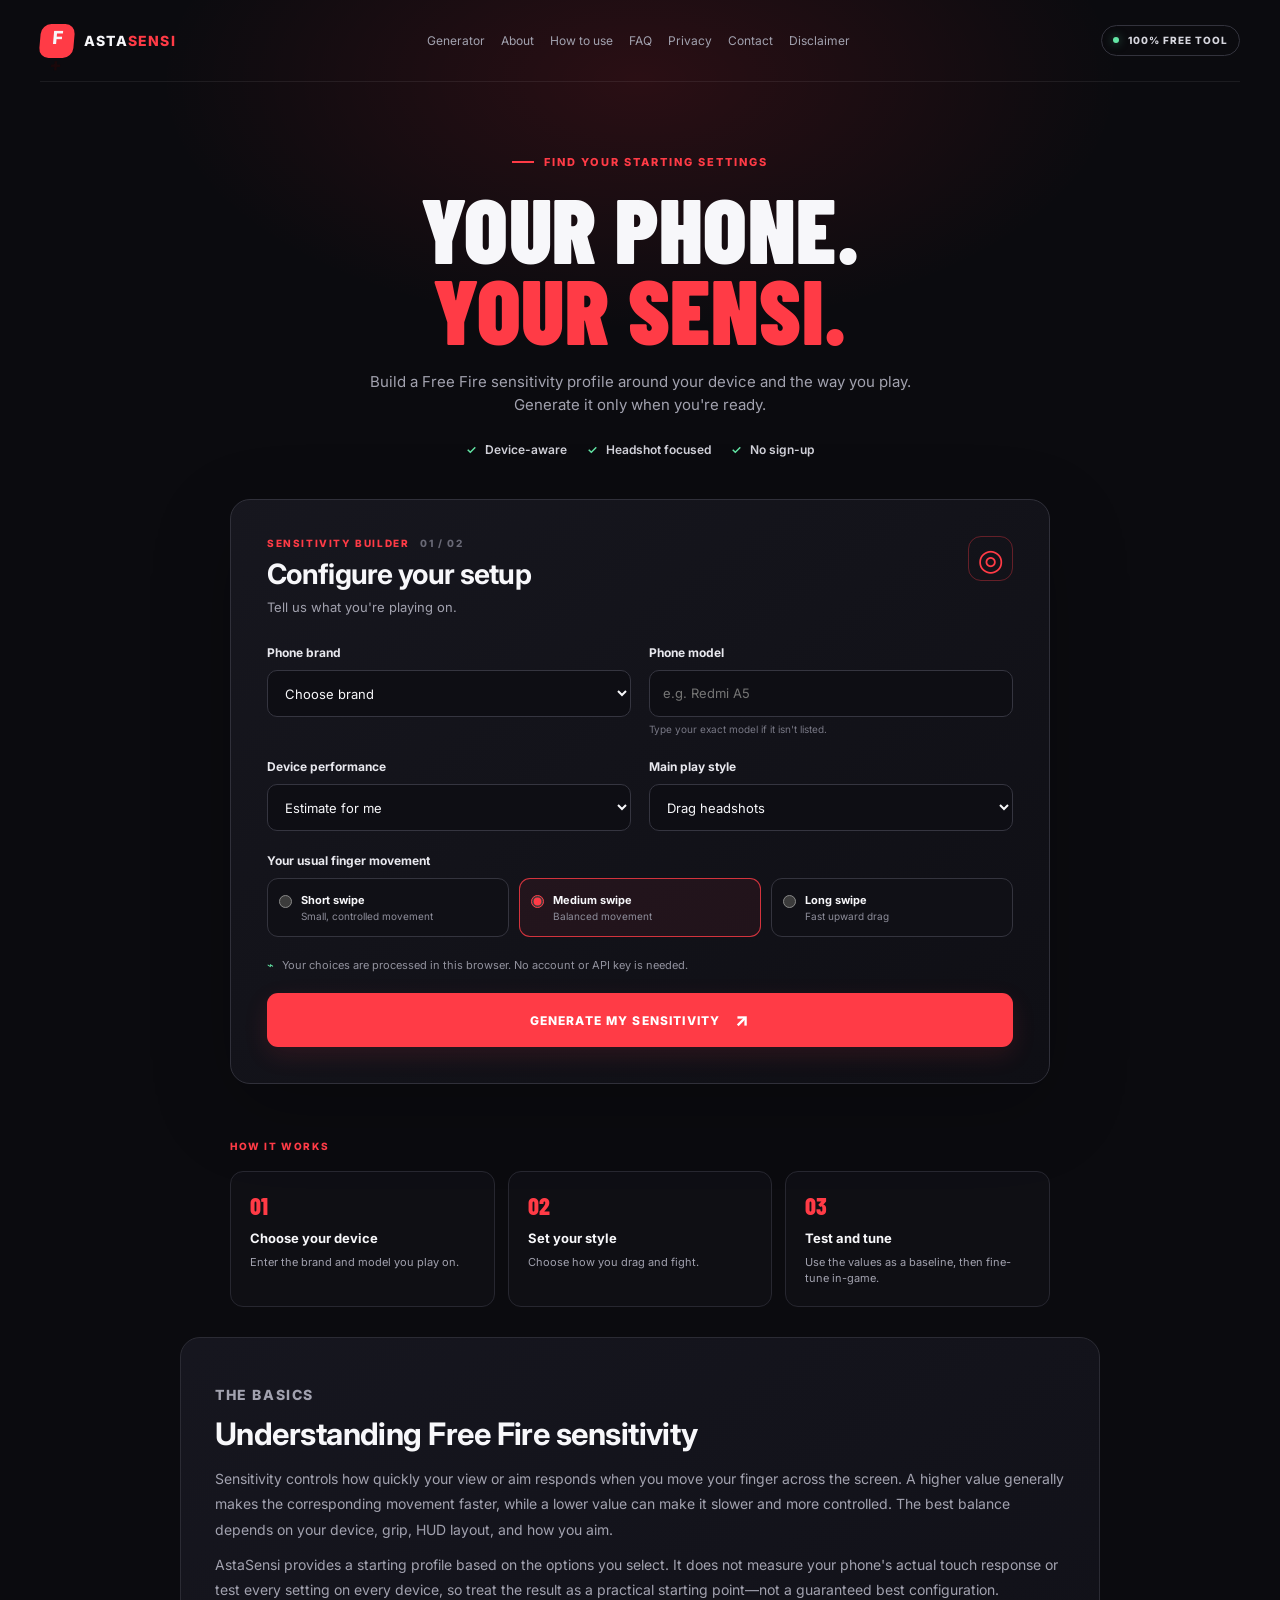
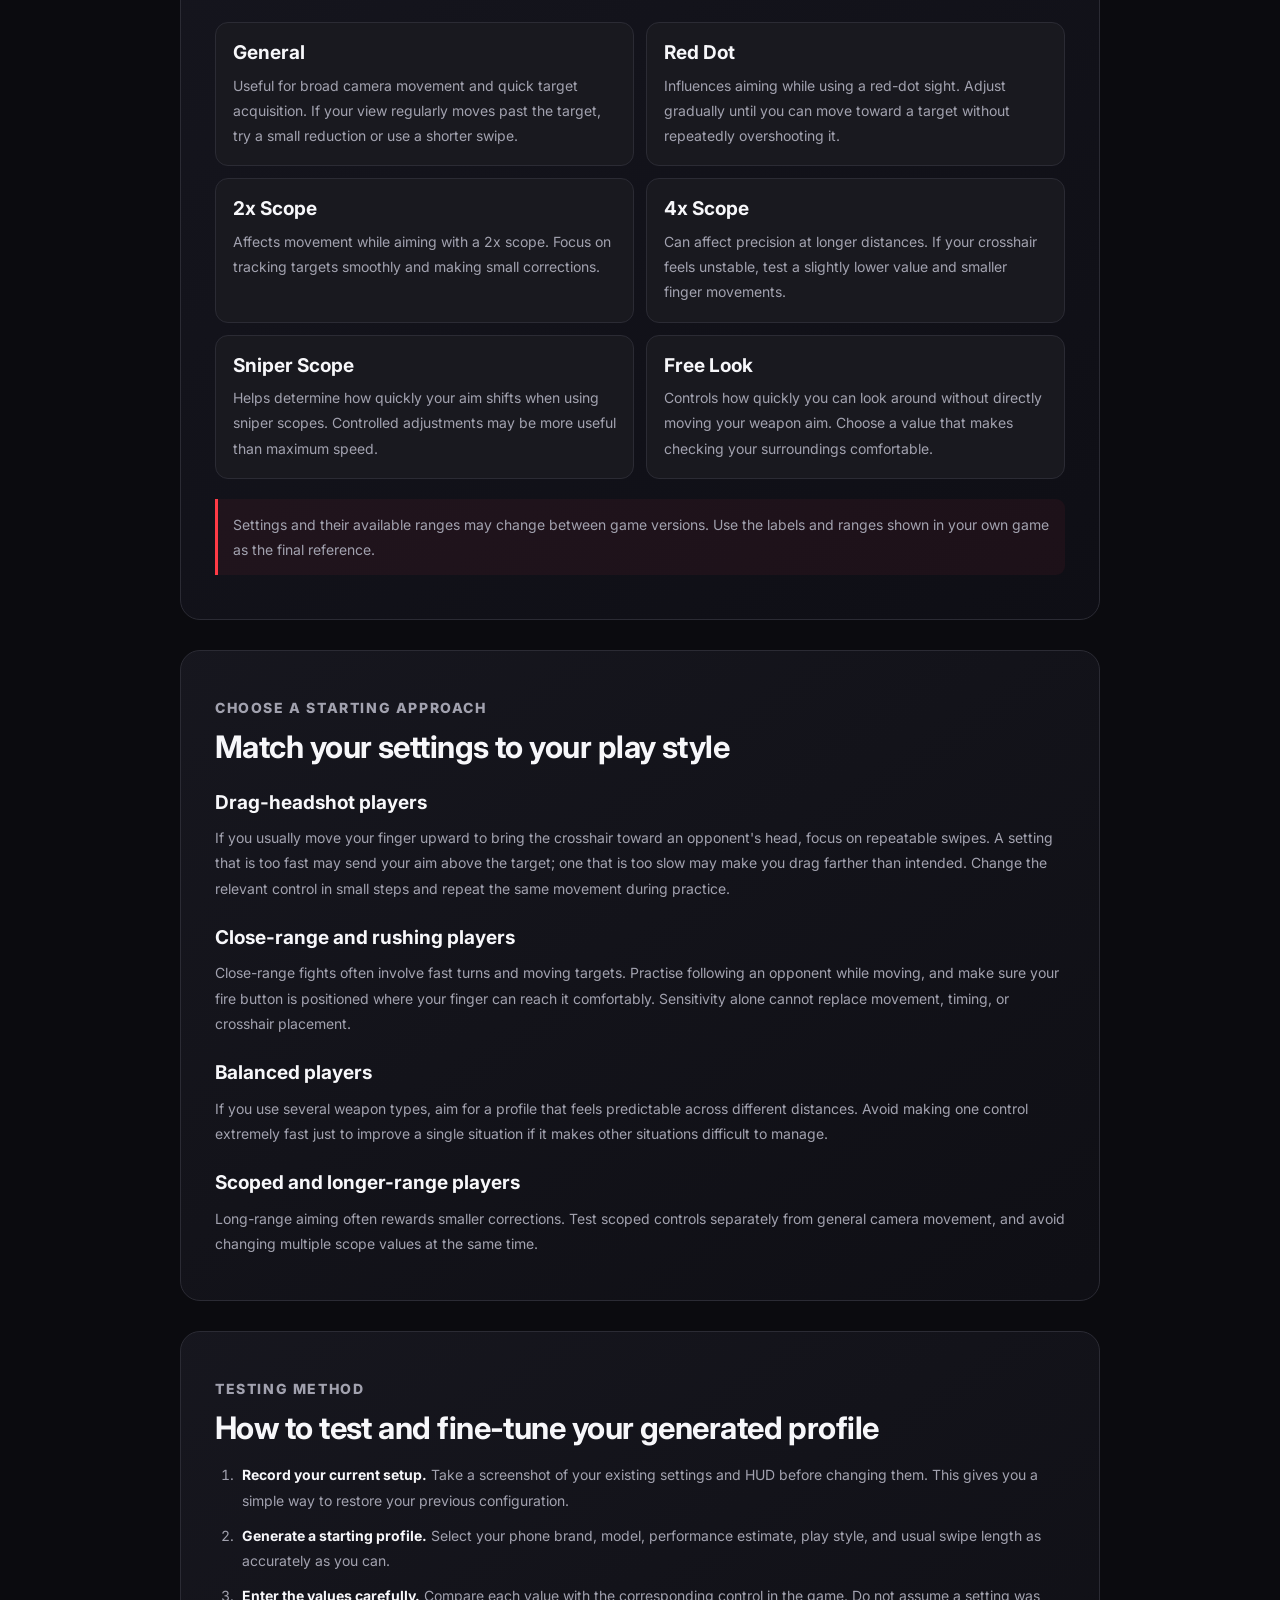
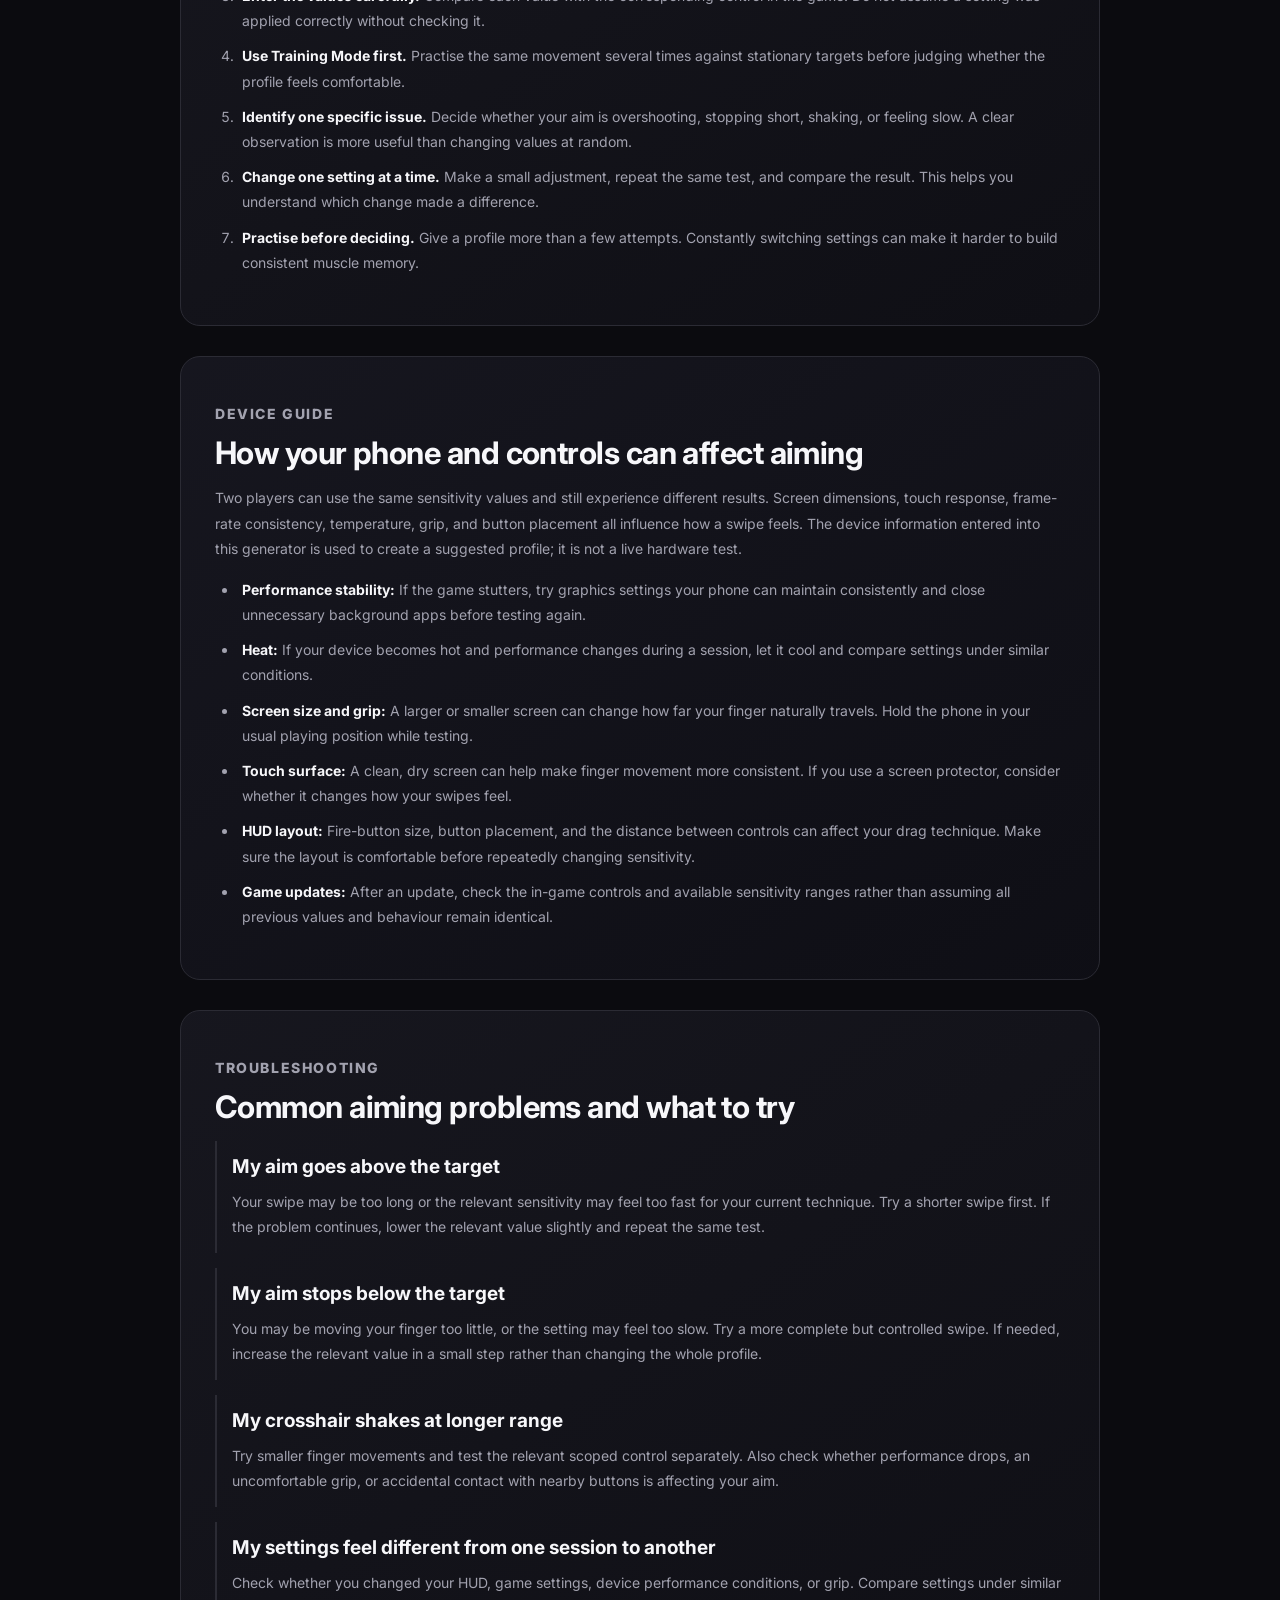
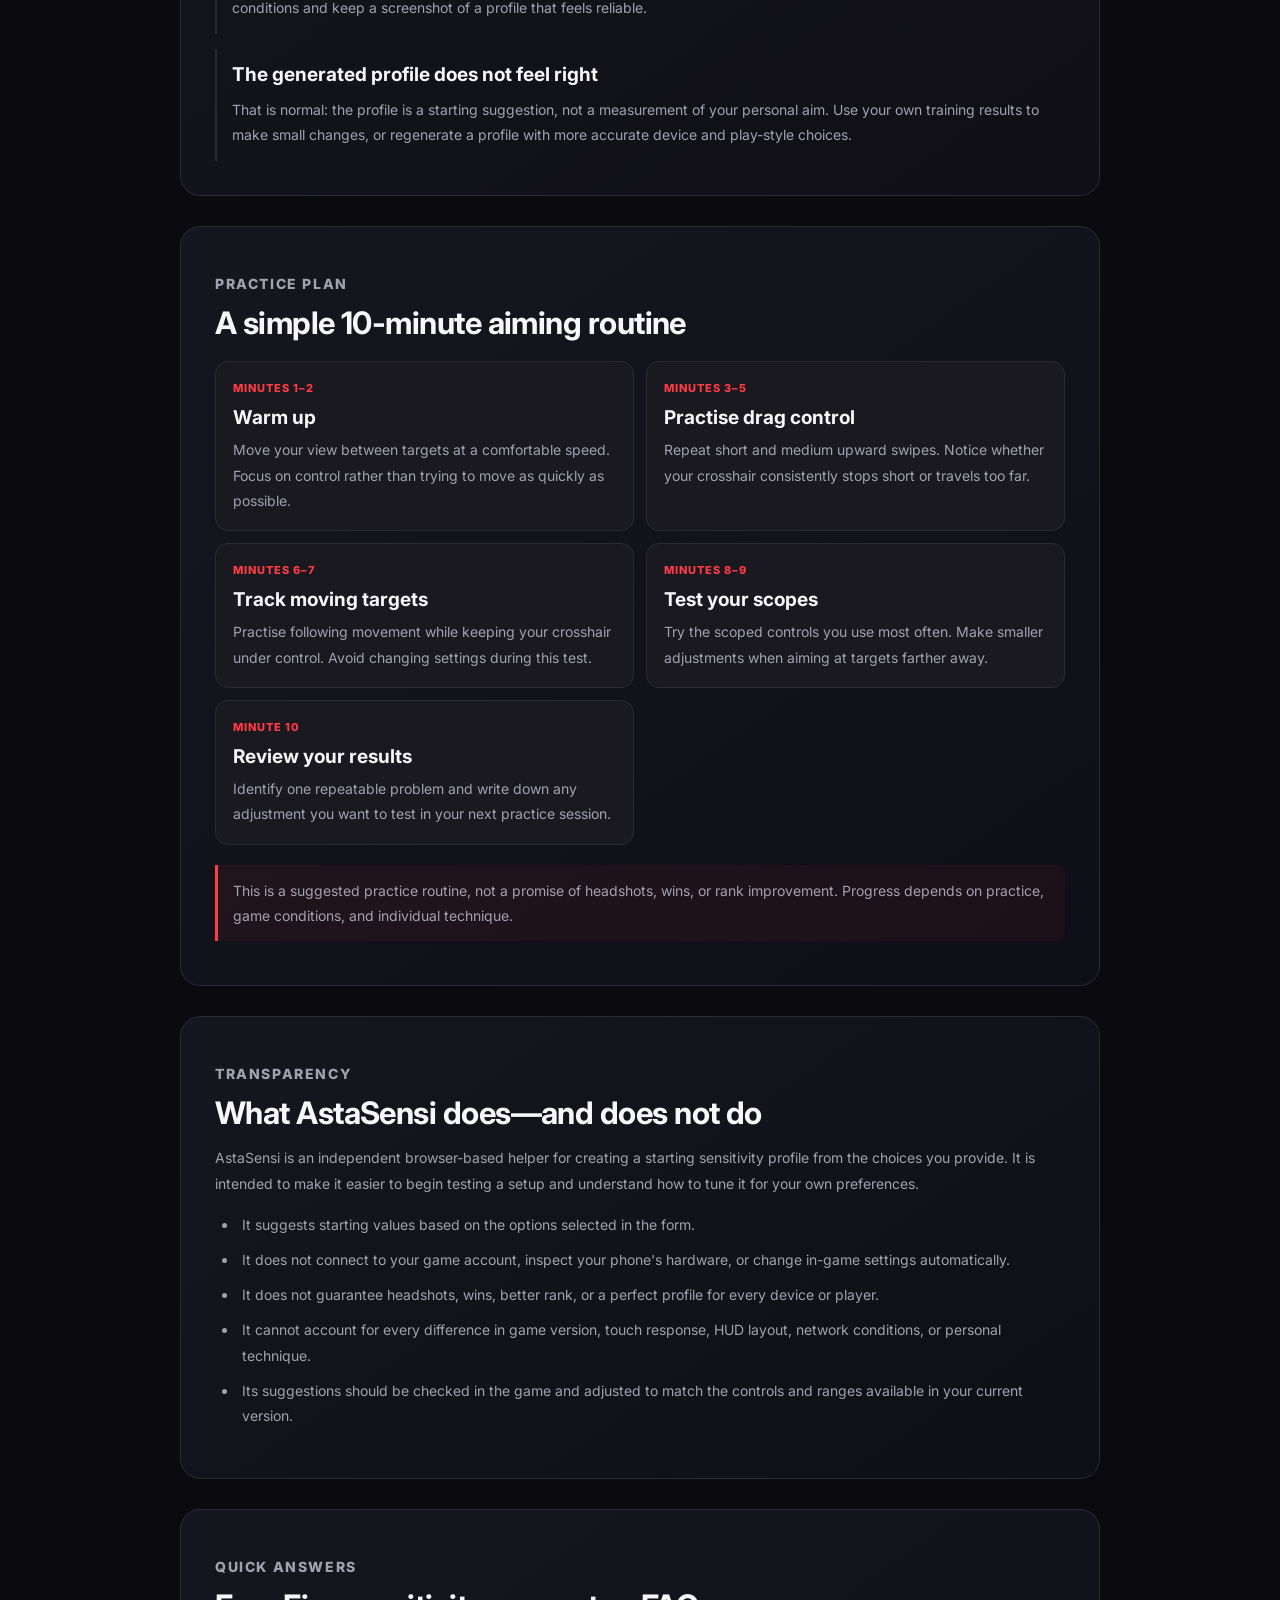
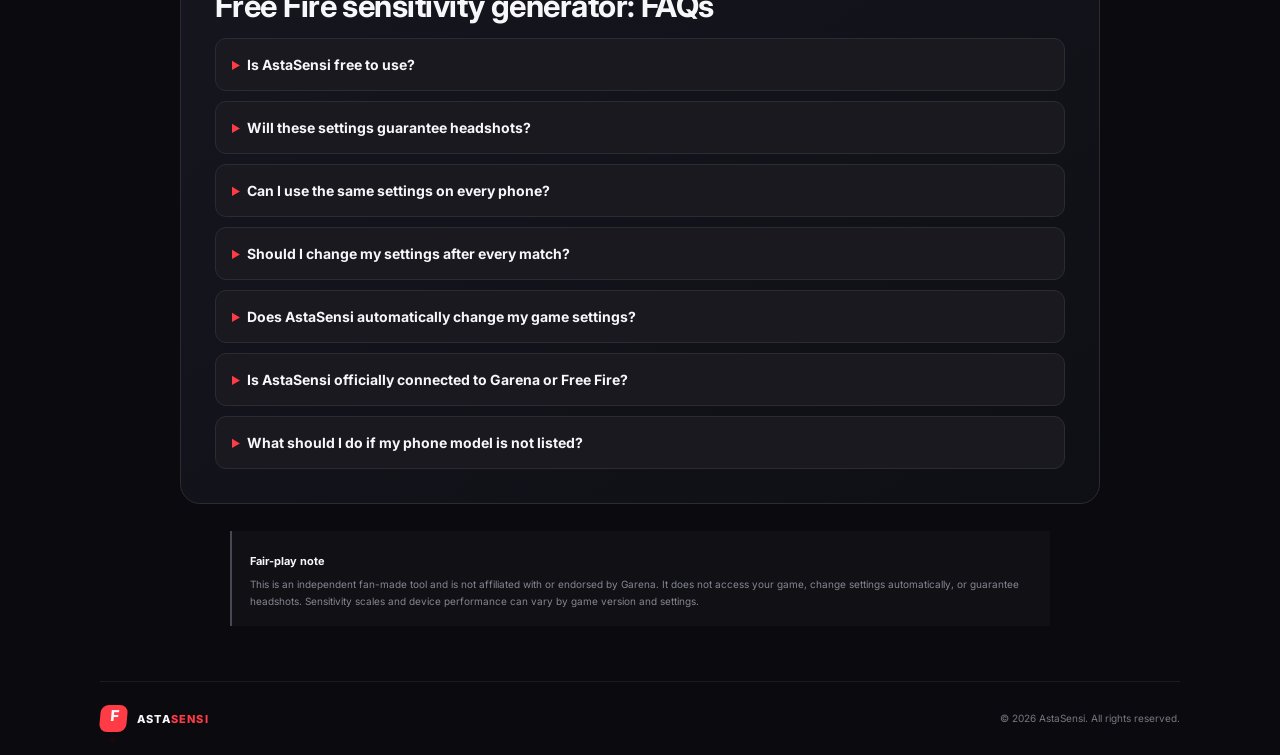
==== index.html @ 1b284b6a "Add meta tag for monetization" ====
<!doctype html>
<html lang="en">
<head>
  <meta name="monetag" content="376c3ba4aece05b53cc8c41ae2a4afcc">
  <!-- Google tag (gtag.js) -->
<script async src="https://www.googletagmanager.com/gtag/js?id=G-C2F81FPY5N"></script>
<script>
  window.dataLayer = window.dataLayer || [];
  function gtag(){dataLayer.push(arguments);}
  gtag('js', new Date());

  gtag('config', 'G-C2F81FPY5N');
</script>
  <script async src="https://pagead2.googlesyndication.com/pagead/js/adsbygoogle.js?client=ca-pub-1592036804091238"
     crossorigin="anonymous"></script>
  <meta charset="utf-8">
  <meta name="viewport" content="width=device-width, initial-scale=1">
  <meta name="theme-color" content="#0b0b0f">
  <meta name="description" content="qGenerate Free Fire sensitivity settings for your device with AstaSensi. Get personalized sensitivity recommendations, improve aim control, and practice your headshots.">
  <title>AstaSensi — Free Fire Sensitivity Generator</title>
  <link rel="stylesheet" href="style.css">
  <link rel="stylesheet" href="content.css">
  <script src="script.js" defer></script>
</head>
<body>
  <div class="background-glow" aria-hidden="true"></div>
  <header class="site-header">
    <a class="brand" href="index.html" aria-label="AstqaSensi home">
      <span class="brand-mark">F<span>+</span></span>
      <span>ASTA<span class="brand-accent">SENSI</span></span>
    </a>
    <nav class="site-nav" id="site-navigation" aria-label="Main navigation">
      <a href="index.html">Generator</a>
      <a href="about.html">About</a>
      <a href="how-to-use.html">How to use</a>
      <a href="faq.html">FAQ</a>
      <a href="privacy-policy.html">Privacy</a>
      <a href="contact.html">Contact</a>
      <a href="disclaimer.html">Disclaimer</a>
    </nav>
    <span class="free-pill"><span class="status-dot"></span> 100% FREE TOOL</span>
    <button class="menu-toggle" type="button" aria-label="Open navigation menu" aria-controls="site-navigation" aria-expanded="false">
      <span></span><span></span><span></span>
    </button>
  </header>


  <main>
    <section class="hero">
      <p class="eyebrow"><span class="eyebrow-line"></span> FIND YOUR STARTING SETTINGS</p>
      <h1>YOUR PHONE.<br><span>YOUR SENSI.</span></h1>
      <p class="hero-copy">Build a Free Fire sensitivity profile around your device and the way you play. Generate it only when you're ready.</p>
      <div class="hero-tags" aria-label="Features">
        <span><span class="tag-check">✓</span> Device-aware</span>
        <span><span class="tag-check">✓</span> Headshot focused</span>
        <span><span class="tag-check">✓</span> No sign-up</span>
      </div>
    </section>

    <section class="generator-card" aria-labelledby="generator-title">
      <div class="card-heading">
        <div>
          <p class="section-kicker">SENSITIVITY BUILDER <span>01 / 02</span></p>
          <h2 id="generator-title">Configure your setup</h2>
          <p class="muted">Tell us what you're playing on.</p>
        </div>
        <div class="target-icon" aria-hidden="true">◎</div>
      </div>

      <form id="sensi-form">
        <div class="form-grid">
          <div class="field">
            <label for="brand">Phone brand</label>
            <select id="brand" name="brand" required>
              <option value="">Choose brand</option>
              <option>Infinix</option>
              <option>Tecno</option>
              <option>Xiaomi</option>
              <option>Redmi</option>
              <option>Samsung</option>
              <option>Apple</option>
              <option>itel</option>
              <option>OPPO</option>
              <option>vivo</option>
              <option>realme</option>
              <option>Huawei</option>
              <option>OnePlus</option>
              <option value="Other">Other brand</option>
            </select>
          </div>
          <div class="field">
            <label for="model">Phone model</label>
            <input id="model" name="model" list="model-options" placeholder="e.g. Redmi A5" maxlength="60" required autocomplete="off">
            <datalist id="model-options">
              <option value="Redmi A5"></option>
              <option value="Redmi Note 13"></option>
              <option value="Redmi Note 14"></option>
              <option value="Infinix Hot 40"></option>
              <option value="Infinix Hot 50"></option>
              <option value="Infinix Smart 8"></option>
              <option value="Infinix Smart 9"></option>
              <option value="Tecno Spark 20"></option>
              <option value="Tecno Spark 30"></option>
              <option value="Tecno Spark Go 1"></option>
              <option value="Samsung Galaxy A15"></option>
              <option value="Samsung Galaxy A05"></option>
              <option value="iPhone 11"></option>
              <option value="iPhone 13"></option>
            </datalist>
            <small>Type your exact model if it isn't listed.</small>
          </div>
          <div class="field">
            <label for="performance">Device performance</label>
            <select id="performance" name="performance" required>
              <option value="auto">Estimate for me</option>
              <option value="entry">Entry-level / occasional lag</option>
              <option value="mid">Mid-range / mostly smooth</option>
              <option value="high">High-end / very smooth</option>
            </select>
          </div>
          <div class="field">
            <label for="style">Main play style</label>
            <select id="style" name="style" required>
              <option value="drag">Drag headshots</option>
              <option value="rush">Close-range / rush</option>
              <option value="balanced">Balanced gameplay</option>
              <option value="scope">Scoped / longer range</option>
            </select>
          </div>
          <div class="field field-wide">
            <label for="swipe">Your usual finger movement</label>
            <div class="choice-row">
              <label class="choice">
                <input type="radio" name="swipe" value="short">
                <span><strong>Short swipe</strong><small>Small, controlled movement</small></span>
              </label>
              <label class="choice">
                <input type="radio" name="swipe" value="medium" checked>
                <span><strong>Medium swipe</strong><small>Balanced movement</small></span>
              </label>
              <label class="choice">
                <input type="radio" name="swipe" value="long">
                <span><strong>Long swipe</strong><small>Fast upward drag</small></span>
              </label>
            </div>
          </div>
        </div>
        <p class="privacy-note"><span aria-hidden="true">⌁</span> Your choices are processed in this browser. No account or API key is needed.</p>
        <button class="generate-button" type="submit">
          <span>GENERATE MY SENSITIVITY</span><span class="button-arrow" aria-hidden="true">↗</span>
        </button>
        <p id="form-error" class="form-error" role="alert" hidden></p>
      </form>
    </section>

    <section id="results" class="results-card" aria-labelledby="results-title" hidden>
      <div class="results-top">
        <div>
          <p class="section-kicker">YOUR STARTING PROFILE <span>02 / 02</span></p>
          <h2 id="results-title">Your sensitivity is ready</h2>
          <p id="profile-summary" class="muted"></p>
        </div>
        <span class="result-badge">GENERATED</span>
      </div>
      <div class="results-note">
        <span class="note-icon">i</span>
        <p>These are suggested starting values, not verified perfect settings for this exact phone. Test them in Training Mode and adjust to your touch response and game version.</p>
      </div>
      <div id="sensitivity-grid" class="sensitivity-grid"></div>
      <div class="result-actions">
        <button id="copy-button" class="secondary-button" type="button">▣ Copy settings</button>
        <button id="regenerate-button" class="generate-button compact-button" type="button"><span>REGENERATE</span><span class="button-arrow">↻</span></button>
      </div>
      <div class="tips-panel">
        <h3>Headshot tuning tips</h3>
        <ul id="tips-list"></ul>
      </div>
      <p id="copy-status" class="copy-status" role="status" aria-live="polite"></p>
    </section>

    <section class="how-section">
      <p class="section-kicker">HOW IT WORKS</p>
      <div class="how-grid">
        <article><span class="step-number">01</span><h3>Choose your device</h3><p>Enter the brand and model you play on.</p></article>
        <article><span class="step-number">02</span><h3>Set your style</h3><p>Choose how you drag and fight.</p></article>
        <article><span class="step-number">03</span><h3>Test and tune</h3><p>Use the values as a baseline, then fine-tune in-game.</p></article>
      </div>
    </section>


    <section class="guide-section" aria-labelledby="sensi-basics-title">
      <p class="section-kicker">THE BASICS</p>
      <h2 id="sensi-basics-title">Understanding Free Fire sensitivity</h2>
      <p>Sensitivity controls how quickly your view or aim responds when you move your finger across the screen. A higher value generally makes the corresponding movement faster, while a lower value can make it slower and more controlled. The best balance depends on your device, grip, HUD layout, and how you aim.</p>
      <p>AstaSensi provides a starting profile based on the options you select. It does not measure your phone's actual touch response or test every setting on every device, so treat the result as a practical starting point—not a guaranteed best configuration.</p>

      <div class="guide-grid">
        <article class="guide-card">
          <h3>General</h3>
          <p>Useful for broad camera movement and quick target acquisition. If your view regularly moves past the target, try a small reduction or use a shorter swipe.</p>
        </article>
        <article class="guide-card">
          <h3>Red Dot</h3>
          <p>Influences aiming while using a red-dot sight. Adjust gradually until you can move toward a target without repeatedly overshooting it.</p>
        </article>
        <article class="guide-card">
          <h3>2x Scope</h3>
          <p>Affects movement while aiming with a 2x scope. Focus on tracking targets smoothly and making small corrections.</p>
        </article>
        <article class="guide-card">
          <h3>4x Scope</h3>
          <p>Can affect precision at longer distances. If your crosshair feels unstable, test a slightly lower value and smaller finger movements.</p>
        </article>
        <article class="guide-card">
          <h3>Sniper Scope</h3>
          <p>Helps determine how quickly your aim shifts when using sniper scopes. Controlled adjustments may be more useful than maximum speed.</p>
        </article>
        <article class="guide-card">
          <h3>Free Look</h3>
          <p>Controls how quickly you can look around without directly moving your weapon aim. Choose a value that makes checking your surroundings comfortable.</p>
        </article>
      </div>
      <p class="guide-note">Settings and their available ranges may change between game versions. Use the labels and ranges shown in your own game as the final reference.</p>
    </section>

    <section class="guide-section" aria-labelledby="choose-profile-title">
      <p class="section-kicker">CHOOSE A STARTING APPROACH</p>
      <h2 id="choose-profile-title">Match your settings to your play style</h2>
      <h3>Drag-headshot players</h3>
      <p>If you usually move your finger upward to bring the crosshair toward an opponent's head, focus on repeatable swipes. A setting that is too fast may send your aim above the target; one that is too slow may make you drag farther than intended. Change the relevant control in small steps and repeat the same movement during practice.</p>
      <h3>Close-range and rushing players</h3>
      <p>Close-range fights often involve fast turns and moving targets. Practise following an opponent while moving, and make sure your fire button is positioned where your finger can reach it comfortably. Sensitivity alone cannot replace movement, timing, or crosshair placement.</p>
      <h3>Balanced players</h3>
      <p>If you use several weapon types, aim for a profile that feels predictable across different distances. Avoid making one control extremely fast just to improve a single situation if it makes other situations difficult to manage.</p>
      <h3>Scoped and longer-range players</h3>
      <p>Long-range aiming often rewards smaller corrections. Test scoped controls separately from general camera movement, and avoid changing multiple scope values at the same time.</p>
    </section>

    <section class="guide-section" aria-labelledby="testing-profile-title">
      <p class="section-kicker">TESTING METHOD</p>
      <h2 id="testing-profile-title">How to test and fine-tune your generated profile</h2>
      <ol class="guide-steps">
        <li><strong>Record your current setup.</strong> Take a screenshot of your existing settings and HUD before changing them. This gives you a simple way to restore your previous configuration.</li>
        <li><strong>Generate a starting profile.</strong> Select your phone brand, model, performance estimate, play style, and usual swipe length as accurately as you can.</li>
        <li><strong>Enter the values carefully.</strong> Compare each value with the corresponding control in the game. Do not assume a setting was applied correctly without checking it.</li>
        <li><strong>Use Training Mode first.</strong> Practise the same movement several times against stationary targets before judging whether the profile feels comfortable.</li>
        <li><strong>Identify one specific issue.</strong> Decide whether your aim is overshooting, stopping short, shaking, or feeling slow. A clear observation is more useful than changing values at random.</li>
        <li><strong>Change one setting at a time.</strong> Make a small adjustment, repeat the same test, and compare the result. This helps you understand which change made a difference.</li>
        <li><strong>Practise before deciding.</strong> Give a profile more than a few attempts. Constantly switching settings can make it harder to build consistent muscle memory.</li>
      </ol>
    </section>

    <section class="guide-section" aria-labelledby="device-guide-title">
      <p class="section-kicker">DEVICE GUIDE</p>
      <h2 id="device-guide-title">How your phone and controls can affect aiming</h2>
      <p>Two players can use the same sensitivity values and still experience different results. Screen dimensions, touch response, frame-rate consistency, temperature, grip, and button placement all influence how a swipe feels. The device information entered into this generator is used to create a suggested profile; it is not a live hardware test.</p>
      <ul class="guide-list">
        <li><strong>Performance stability:</strong> If the game stutters, try graphics settings your phone can maintain consistently and close unnecessary background apps before testing again.</li>
        <li><strong>Heat:</strong> If your device becomes hot and performance changes during a session, let it cool and compare settings under similar conditions.</li>
        <li><strong>Screen size and grip:</strong> A larger or smaller screen can change how far your finger naturally travels. Hold the phone in your usual playing position while testing.</li>
        <li><strong>Touch surface:</strong> A clean, dry screen can help make finger movement more consistent. If you use a screen protector, consider whether it changes how your swipes feel.</li>
        <li><strong>HUD layout:</strong> Fire-button size, button placement, and the distance between controls can affect your drag technique. Make sure the layout is comfortable before repeatedly changing sensitivity.</li>
        <li><strong>Game updates:</strong> After an update, check the in-game controls and available sensitivity ranges rather than assuming all previous values and behaviour remain identical.</li>
      </ul>
    </section>

    <section class="guide-section" aria-labelledby="troubleshoot-title">
      <p class="section-kicker">TROUBLESHOOTING</p>
      <h2 id="troubleshoot-title">Common aiming problems and what to try</h2>
      <div class="guide-problem">
        <h3>My aim goes above the target</h3>
        <p>Your swipe may be too long or the relevant sensitivity may feel too fast for your current technique. Try a shorter swipe first. If the problem continues, lower the relevant value slightly and repeat the same test.</p>
      </div>
      <div class="guide-problem">
        <h3>My aim stops below the target</h3>
        <p>You may be moving your finger too little, or the setting may feel too slow. Try a more complete but controlled swipe. If needed, increase the relevant value in a small step rather than changing the whole profile.</p>
      </div>
      <div class="guide-problem">
        <h3>My crosshair shakes at longer range</h3>
        <p>Try smaller finger movements and test the relevant scoped control separately. Also check whether performance drops, an uncomfortable grip, or accidental contact with nearby buttons is affecting your aim.</p>
      </div>
      <div class="guide-problem">
        <h3>My settings feel different from one session to another</h3>
        <p>Check whether you changed your HUD, game settings, device performance conditions, or grip. Compare settings under similar conditions and keep a screenshot of a profile that feels reliable.</p>
      </div>
      <div class="guide-problem">
        <h3>The generated profile does not feel right</h3>
        <p>That is normal: the profile is a starting suggestion, not a measurement of your personal aim. Use your own training results to make small changes, or regenerate a profile with more accurate device and play-style choices.</p>
      </div>
    </section>

    <section class="guide-section" aria-labelledby="routine-title">
      <p class="section-kicker">PRACTICE PLAN</p>
      <h2 id="routine-title">A simple 10-minute aiming routine</h2>
      <div class="guide-grid guide-grid--routine">
        <article class="guide-card">
          <p class="guide-time">Minutes 1–2</p>
          <h3>Warm up</h3>
          <p>Move your view between targets at a comfortable speed. Focus on control rather than trying to move as quickly as possible.</p>
        </article>
        <article class="guide-card">
          <p class="guide-time">Minutes 3–5</p>
          <h3>Practise drag control</h3>
          <p>Repeat short and medium upward swipes. Notice whether your crosshair consistently stops short or travels too far.</p>
        </article>
        <article class="guide-card">
          <p class="guide-time">Minutes 6–7</p>
          <h3>Track moving targets</h3>
          <p>Practise following movement while keeping your crosshair under control. Avoid changing settings during this test.</p>
        </article>
        <article class="guide-card">
          <p class="guide-time">Minutes 8–9</p>
          <h3>Test your scopes</h3>
          <p>Try the scoped controls you use most often. Make smaller adjustments when aiming at targets farther away.</p>
        </article>
        <article class="guide-card">
          <p class="guide-time">Minute 10</p>
          <h3>Review your results</h3>
          <p>Identify one repeatable problem and write down any adjustment you want to test in your next practice session.</p>
        </article>
      </div>
      <p class="guide-note">This is a suggested practice routine, not a promise of headshots, wins, or rank improvement. Progress depends on practice, game conditions, and individual technique.</p>
    </section>

    <section class="guide-section" aria-labelledby="limits-title">
      <p class="section-kicker">TRANSPARENCY</p>
      <h2 id="limits-title">What AstaSensi does—and does not do</h2>
      <p>AstaSensi is an independent browser-based helper for creating a starting sensitivity profile from the choices you provide. It is intended to make it easier to begin testing a setup and understand how to tune it for your own preferences.</p>
      <ul class="guide-list">
        <li>It suggests starting values based on the options selected in the form.</li>
        <li>It does not connect to your game account, inspect your phone's hardware, or change in-game settings automatically.</li>
        <li>It does not guarantee headshots, wins, better rank, or a perfect profile for every device or player.</li>
        <li>It cannot account for every difference in game version, touch response, HUD layout, network conditions, or personal technique.</li>
        <li>Its suggestions should be checked in the game and adjusted to match the controls and ranges available in your current version.</li>
      </ul>
    </section>

    <section class="guide-section" aria-labelledby="quick-faq-title">
      <p class="section-kicker">QUICK ANSWERS</p>
      <h2 id="quick-faq-title">Free Fire sensitivity generator: FAQs</h2>
      <details class="guide-faq">
        <summary>Is AstaSensi free to use?</summary>
        <p>Yes. The generator is presented as a free tool and does not require you to create an account to generate a starting profile.</p>
      </details>
      <details class="guide-faq">
        <summary>Will these settings guarantee headshots?</summary>
        <p>No. Sensitivity is only one part of aiming. Practice, timing, movement, crosshair placement, HUD layout, and device performance also matter.</p>
      </details>
      <details class="guide-faq">
        <summary>Can I use the same settings on every phone?</summary>
        <p>You can test the same values on different devices, but they may not feel the same. Screen size, touch response, performance, and personal grip can affect the result.</p>
      </details>
      <details class="guide-faq">
        <summary>Should I change my settings after every match?</summary>
        <p>Usually not. Frequent changes can make it difficult to develop consistent muscle memory. Practise with one profile and change a value only when you have identified a specific issue.</p>
      </details>
      <details class="guide-faq">
        <summary>Does AstaSensi automatically change my game settings?</summary>
        <p>No. It provides suggested values for you to review and enter manually in the game.</p>
      </details>
      <details class="guide-faq">
        <summary>Is AstaSensi officially connected to Garena or Free Fire?</summary>
        <p>No. AstaSensi is an independent fan-made tool and is not affiliated with or endorsed by Garena. Free Fire and related names are the property of their respective owners.</p>
      </details>
      <details class="guide-faq">
        <summary>What should I do if my phone model is not listed?</summary>
        <p>Enter the exact model name in the model field and choose the closest honest performance estimate. The result remains a starting suggestion, even if the model is not listed as a preset option.</p>
      </details>
    </section>

    <section class="disclaimer">
      <strong>Fair-play note</strong>
      <p>This is an independent fan-made tool and is not affiliated with or endorsed by Garena. It does not access your game, change settings automatically, or guarantee headshots. Sensitivity scales and device performance can vary by game version and settings.</p>
    </section>
  </main>

  <footer><a class="brand footer-brand" href="#"><span class="brand-mark">F<span>+</span></span><span>ASTA<span class="brand-accent">SENSI</span></span></a><span>© <span id="copyright-year">2026</span> AstaSensi. All rights reserved.</span>
  </footer>

  <script>
    (() => {
      const toggle = document.querySelector(".menu-toggle");
      const nav = document.getElementById("site-navigation");
      if (!toggle || !nav) return;
      toggle.addEventListener("click", () => {
        const isOpen = toggle.getAttribute("aria-expanded") === "true";
        toggle.setAttribute("aria-expanded", String(!isOpen));
        toggle.setAttribute("aria-label", isOpen ? "Open navigation menu" : "Close navigation menu");
        nav.classList.toggle("is-open", !isOpen);
      });
      nav.querySelectorAll("a").forEach((link) => {
        link.addEventListener("click", () => {
          toggle.setAttribute("aria-expanded", "false");
          toggle.setAttribute("aria-label", "Open navigation menu");
          nav.classList.remove("is-open");
        });
      });
      document.addEventListener("keydown", (event) => {
        if (event.key === "Escape") {
          toggle.setAttribute("aria-expanded", "false");
          toggle.setAttribute("aria-label", "Open navigation menu");
          nav.classList.remove("is-open");
        }
      });
    })();
  </script>

</body>
</html>
---- style.css ----
@import url('https://fonts.googleapis.com/css2?family=Barlow+Condensed:wght@600;700;800;900&family=Inter:wght@400;500;600;700;800&display=swap');

:root {
  color-scheme: dark;
  --bg: #0b0b0f;
  --panel: #121218;
  --panel-2: #19191f;
  --line: #2b2b34;
  --text: #f7f7fa;
  --muted: #a2a2af;
  --red: #ff3b46;
  --red-dark: #d91f2b;
  --green: #63e6a5;
  --radius: 20px;
}
* { box-sizing: border-box; }
html { scroll-behavior: smooth; }
body {
  margin: 0; min-height: 100vh; background: var(--bg); color: var(--text);
  font-family: Inter, system-ui, -apple-system, BlinkMacSystemFont, "Segoe UI", sans-serif;
  line-height: 1.5; overflow-x: hidden;
}
.background-glow {
  position: absolute; z-index: -1; top: -180px; left: 50%; transform: translateX(-50%);
  width: min(1000px, 100vw); height: 520px; pointer-events: none;
  background: radial-gradient(ellipse at center, rgba(255, 40, 55, .13), transparent 68%);
}
.site-header, main, footer { width: min(1080px, calc(100% - 40px)); margin-inline: auto; }
.site-header { height: 82px; display: flex; align-items: center; justify-content: space-between; border-bottom: 1px solid rgba(255,255,255,.07); }
.brand { display: inline-flex; align-items: center; gap: 10px; color: var(--text); text-decoration: none; font-size: 14px; font-weight: 800; letter-spacing: 1.2px; }
.brand-mark { display: grid; place-items: center; width: 34px; height: 34px; border-radius: 10px; background: var(--red); font-size: 18px; letter-spacing: -2px; transform: skew(-5deg); }
.brand-mark span { color: #1a080a; }
.brand-accent { color: var(--red); }
.free-pill { border: 1px solid #33333d; border-radius: 999px; padding: 7px 11px; color: #d6d6de; font-size: 10px; font-weight: 800; letter-spacing: 1px; }
.status-dot { display: inline-block; width: 6px; height: 6px; margin: 0 6px 1px 0; border-radius: 50%; background: var(--green); box-shadow: 0 0 10px rgba(99,230,165,.5); }
.hero { padding: 72px 0 40px; text-align: center; }
.eyebrow, .section-kicker { margin: 0; color: var(--red); font-size: 11px; font-weight: 800; letter-spacing: 2px; }
.eyebrow { display: flex; justify-content: center; align-items: center; gap: 10px; }
.eyebrow-line { width: 22px; height: 2px; background: var(--red); }
h1 { margin: 17px 0 12px; font: 900 clamp(52px, 9vw, 90px)/.91 "Barlow Condensed", Impact, sans-serif; letter-spacing: .5px; }
h1 span { color: var(--red); }
.hero-copy { max-width: 550px; margin: 20px auto 0; color: var(--muted); font-size: 15px; }
.hero-tags { display: flex; justify-content: center; gap: 20px; flex-wrap: wrap; margin-top: 25px; color: #d0d0d8; font-size: 12px; font-weight: 600; }
.tag-check { color: var(--green); margin-right: 5px; }
.generator-card, .results-card { max-width: 820px; margin: 0 auto; padding: clamp(22px, 4vw, 36px); background: linear-gradient(145deg, rgba(23,23,31,.98), rgba(15,15,21,.98)); border: 1px solid #30303a; border-radius: var(--radius); box-shadow: 0 25px 80px rgba(0,0,0,.22); }
.card-heading, .results-top { display: flex; justify-content: space-between; align-items: flex-start; gap: 16px; margin-bottom: 27px; }
.section-kicker { font-size: 10px; letter-spacing: 1.6px; }
.section-kicker span { color: #696976; margin-left: 7px; }
h2 { margin: 7px 0 3px; font-size: clamp(22px, 4vw, 28px); line-height: 1.2; letter-spacing: -.7px; }
.muted { margin: 6px 0 0; color: var(--muted); font-size: 13px; }
.target-icon { display: grid; place-items: center; width: 45px; height: 45px; border: 1px solid rgba(255,59,70,.35); border-radius: 13px; color: var(--red); font-size: 30px; }
.form-grid { display: grid; grid-template-columns: 1fr 1fr; gap: 21px 18px; }
.field { min-width: 0; display: flex; flex-direction: column; gap: 8px; }
.field-wide { grid-column: 1 / -1; }
.field > label { color: #e8e8ee; font-size: 12px; font-weight: 700; }
select, input:not([type="radio"]) { width: 100%; min-height: 47px; padding: 0 13px; border: 1px solid #353540; border-radius: 10px; outline: none; color: var(--text); background: #0e0e14; font: inherit; font-size: 13px; }
select:focus, input:focus { border-color: var(--red); box-shadow: 0 0 0 3px rgba(255,59,70,.11); }
select { cursor: pointer; }
.field small { color: #777784; font-size: 10px; margin-top: -3px; }
.choice-row { display: grid; grid-template-columns: repeat(3, 1fr); gap: 10px; }
.choice { position: relative; display: flex; align-items: flex-start; gap: 9px; padding: 13px 11px; border: 1px solid #34343e; border-radius: 11px; background: #101016; cursor: pointer; }
.choice:has(input:checked) { border-color: rgba(255,59,70,.8); background: rgba(255,59,70,.07); }
.choice input { accent-color: var(--red); margin: 3px 0 0; flex: 0 0 auto; }
.choice span { display: flex; flex-direction: column; gap: 3px; }
.choice strong { font-size: 11px; }
.choice small { font-size: 10px; color: #8e8e9b; line-height: 1.4; }
.privacy-note { margin: 20px 0; color: #92929e; font-size: 11px; }
.privacy-note span { color: var(--green); margin-right: 5px; font-weight: 800; }
.generate-button { width: 100%; min-height: 54px; display: flex; align-items: center; justify-content: center; gap: 15px; padding: 14px 18px; border: 0; border-radius: 11px; background: var(--red); color: white; font: 800 12px Inter, sans-serif; letter-spacing: 1.15px; cursor: pointer; transition: background .2s, transform .2s, box-shadow .2s; box-shadow: 0 8px 24px rgba(255,59,70,.12); }
.generate-button:hover { background: #ff515b; box-shadow: 0 10px 30px rgba(255,59,70,.22); transform: translateY(-1px); }
.generate-button:active { transform: translateY(0); }
.button-arrow { font-size: 18px; line-height: 1; }
.form-error { color: #ff8c93; font-size: 12px; margin: 12px 0 0; }
.results-card { margin-top: 24px; animation: appear .35s ease-out; }
.results-card[hidden] { display: none; }
.result-badge { border: 1px solid rgba(99,230,165,.3); background: rgba(99,230,165,.08); color: var(--green); border-radius: 999px; padding: 7px 10px; font-size: 9px; letter-spacing: 1px; font-weight: 800; white-space: nowrap; }
.results-note { display: flex; gap: 10px; padding: 12px 13px; border: 1px solid #39303a; border-radius: 10px; background: rgba(255,59,70,.045); margin-bottom: 19px; }
.note-icon { display: grid; place-items: center; flex: 0 0 19px; height: 19px; border-radius: 50%; background: #39303a; color: #ff969c; font: 700 12px Georgia, serif; }
.results-note p { margin: 0; color: #b9b9c4; font-size: 11px; }
.sensitivity-grid { display: grid; grid-template-columns: repeat(3, 1fr); gap: 12px; }
.sensi-item { border: 1px solid #30303a; border-radius: 12px; padding: 16px; background: #101016; }
.sensi-item-top { display: flex; align-items: center; justify-content: space-between; gap: 8px; }
.sensi-label { color: #c4c4ce; font-size: 11px; font-weight: 700; }
.sensi-value { display: block; margin: 8px 0 10px; font: 800 36px/1 "Barlow Condensed", Impact, sans-serif; letter-spacing: .3px; }
.sensi-track { height: 4px; overflow: hidden; background: #30303a; border-radius: 5px; }
.sensi-fill { height: 100%; background: linear-gradient(90deg, var(--red-dark), var(--red)); border-radius: 5px; }
.sensi-range { display: flex; justify-content: space-between; margin-top: 6px; color: #6f6f7c; font-size: 9px; }
.result-actions { display: grid; grid-template-columns: 1fr 1fr; gap: 11px; margin-top: 17px; }
.secondary-button { min-height: 48px; border: 1px solid #41414c; border-radius: 10px; background: #1a1a22; color: #f1f1f5; font: 700 12px Inter, sans-serif; cursor: pointer; }
.secondary-button:hover { background: #24242e; }
.compact-button { min-height: 48px; }
.tips-panel { margin-top: 22px; padding-top: 19px; border-top: 1px solid #30303a; }
.tips-panel h3 { margin: 0 0 10px; font-size: 14px; }
.tips-panel ul { margin: 0; padding-left: 18px; color: #a8a8b4; font-size: 12px; }
.tips-panel li + li { margin-top: 6px; }
.copy-status { min-height: 18px; margin: 9px 0 0; color: var(--green); font-size: 11px; }
.how-section { max-width: 820px; margin: 55px auto 0; }
.how-section > .section-kicker { margin-bottom: 17px; }
.how-grid { display: grid; grid-template-columns: repeat(3, 1fr); gap: 13px; }
.how-grid article { padding: 19px; border: 1px solid #272730; border-radius: 13px; background: rgba(18,18,24,.65); }
.step-number { color: var(--red); font: 800 24px "Barlow Condensed", Impact, sans-serif; }
.how-grid h3 { margin: 8px 0 5px; font-size: 13px; }
.how-grid p { margin: 0; color: var(--muted); font-size: 11px; }
.disclaimer { max-width: 820px; margin: 27px auto 0; padding: 16px 18px; border-left: 2px solid #484852; background: rgba(255,255,255,.025); }
.disclaimer strong { font-size: 11px; }
.disclaimer p { margin: 5px 0 0; color: #858592; font-size: 10px; line-height: 1.7; }
footer { display: flex; align-items: center; justify-content: space-between; gap: 15px; margin-top: 55px; padding: 23px 0; border-top: 1px solid rgba(255,255,255,.07); color: #777783; font-size: 10px; }
.footer-brand { font-size: 11px; }
.footer-brand .brand-mark { width: 27px; height: 27px; font-size: 15px; border-radius: 8px; }
@keyframes appear { from { opacity: 0; transform: translateY(8px); } to { opacity: 1; transform: translateY(0); } }
@media (max-width: 620px) {
  .site-header, main, footer { width: min(100% - 28px, 1080px); }
  .site-header { height: 68px; }
  .free-pill { font-size: 8px; padding: 6px 8px; }
  .hero { padding: 53px 0 29px; }
  .hero-copy { font-size: 13px; max-width: 360px; }
  .hero-tags { gap: 10px 14px; font-size: 10px; }
  .form-grid { grid-template-columns: 1fr; gap: 17px; }
  .field-wide { grid-column: auto; }
  .choice-row { grid-template-columns: 1fr; }
  .choice { align-items: center; padding: 11px; }
  .choice span { flex-direction: row; align-items: baseline; flex-wrap: wrap; gap: 4px 9px; }
  .sensitivity-grid { grid-template-columns: repeat(2, 1fr); gap: 9px; }
  .sensi-item { padding: 13px; }
  .sensi-value { font-size: 32px; }
  .results-top { flex-direction: column; }
  .result-badge { align-self: flex-start; }
  .how-grid { grid-template-columns: 1fr; }
  .how-grid article { padding: 15px; }
  .how-grid h3 { margin-top: 4px; }
  .result-actions { grid-template-columns: 1fr; }
}
@media (prefers-reduced-motion: reduce) {
  *, *::before, *::after { scroll-behavior: auto !important; animation-duration: .01ms !important; transition-duration: .01ms !important; }
}


/* AstqaSensi information pages and navigation */
.site-nav {
  width: min(1120px, calc(100% - 40px));
  margin: 0 auto;
  display: flex;
  flex-wrap: wrap;
  justify-content: center;
  gap: 8px 22px;
  padding: 0 0 20px;
}
.site-nav a, .footer-links a {
  color: var(--muted, #a5a5b2);
  text-decoration: none;
  font-size: .88rem;
  transition: color .2s ease;
}
.site-nav a:hover, .footer-links a:hover { color: var(--accent, #ff4655); }
.content-page {
  width: min(900px, calc(100% - 40px));
  margin: 22px auto 64px;
  padding: clamp(22px, 5vw, 44px);
  border: 1px solid rgba(255,255,255,.09);
  border-radius: 22px;
  background: rgba(20,20,28,.88);
  box-shadow: 0 20px 60px rgba(0,0,0,.18);
}
.content-page .page-kicker {
  color: var(--accent, #ff4655);
  font-size: .76rem;
  font-weight: 800;
  letter-spacing: .16em;
  text-transform: uppercase;
}
.content-page h1 {
  margin: 10px 0 16px;
  font-size: clamp(2rem, 5vw, 3.4rem);
  line-height: 1.06;
}
.content-page h2 {
  margin: 30px 0 10px;
  font-size: 1.22rem;
}
.content-page h3 { margin: 20px 0 8px; font-size: 1rem; }
.content-page p, .content-page li {
  color: #c6c6d1;
  line-height: 1.75;
  font-size: .97rem;
}
.content-page ul, .content-page ol { padding-left: 22px; }
.content-page a { color: #ff6570; overflow-wrap: anywhere; }
.content-page .updated-note { color: #9292a1; font-size: .84rem; }
.info-callout {
  margin-top: 24px;
  padding: 16px 18px;
  border-left: 3px solid var(--accent, #ff4655);
  border-radius: 8px;
  background: rgba(255,70,85,.07);
}
.faq-item {
  padding: 16px 0;
  border-bottom: 1px solid rgba(255,255,255,.09);
}
.faq-item h2 { margin: 0 0 8px; font-size: 1.06rem; }
.faq-item p { margin: 0; }
.contact-card {
  display: inline-flex;
  flex-wrap: wrap;
  align-items: center;
  gap: 10px;
  padding: 14px 18px;
  margin: 8px 0;
  border: 1px solid rgba(255,255,255,.12);
  border-radius: 12px;
  background: rgba(255,255,255,.035);
}
.footer-links {
  display: flex;
  flex-wrap: wrap;
  justify-content: center;
  gap: 8px 16px;
  width: 100%;
  margin-top: 12px;
}
footer { flex-wrap: wrap; }
@media (max-width: 600px) {
  .site-nav { width: calc(100% - 28px); gap: 10px 14px; }
  .site-nav a { font-size: .8rem; }
  .content-page { width: calc(100% - 28px); margin-top: 12px; }
  .footer-links { gap: 10px 14px; }
}


/* Responsive top navigation: inline on desktop, hamburger dropdown on mobile */
.site-header {
  width: min(1200px, calc(100% - 40px));
  margin: 0 auto;
  padding: 22px 0;
  display: flex;
  align-items: center;
  justify-content: space-between;
  gap: 20px;
  position: relative;
  z-index: 20;
}
.site-header .brand { flex-shrink: 0; }
.site-header .free-pill { flex-shrink: 0; }
.site-header .site-nav {
  width: auto;
  margin: 0;
  padding: 0;
  display: flex;
  align-items: center;
  justify-content: center;
  flex-wrap: nowrap;
  gap: clamp(8px, 1.25vw, 18px);
}
.site-header .site-nav a {
  white-space: nowrap;
  font-size: clamp(.75rem, .9vw, .88rem);
}
.menu-toggle {
  display: none;
  width: 44px;
  height: 42px;
  flex: 0 0 auto;
  padding: 10px;
  border: 1px solid rgba(255,255,255,.14);
  border-radius: 12px;
  background: rgba(255,255,255,.045);
  cursor: pointer;
  align-items: center;
  justify-content: center;
  flex-direction: column;
  gap: 5px;
  transition: background .2s ease, border-color .2s ease;
}
.menu-toggle:hover {
  background: rgba(255,70,85,.1);
  border-color: rgba(255,70,85,.4);
}
.menu-toggle span {
  display: block;
  width: 19px;
  height: 2px;
  border-radius: 2px;
  background: #f3f3f7;
  transition: transform .2s ease, opacity .2s ease;
}
.menu-toggle[aria-expanded="true"] span:first-child { transform: translateY(7px) rotate(45deg); }
.menu-toggle[aria-expanded="true"] span:nth-child(2) { opacity: 0; }
.menu-toggle[aria-expanded="true"] span:last-child { transform: translateY(-7px) rotate(-45deg); }

@media (max-width: 1000px) {
  .site-header {
    width: calc(100% - 32px);
    gap: 12px;
  }
  .site-header .free-pill { margin-left: auto; }
  .menu-toggle { display: flex; }
  .site-header .site-nav {
    display: none;
    position: absolute;
    top: calc(100% - 5px);
    right: 0;
    width: min(280px, calc(100vw - 32px));
    padding: 10px;
    flex-direction: column;
    align-items: stretch;
    gap: 3px;
    border: 1px solid rgba(255,255,255,.12);
    border-radius: 16px;
    background: #15151d;
    box-shadow: 0 18px 45px rgba(0,0,0,.42);
  }
  .site-header .site-nav.is-open { display: flex; }
  .site-header .site-nav a {
    display: block;
    padding: 12px 13px;
    border-radius: 9px;
    font-size: .92rem;
  }
  .site-header .site-nav a:hover { background: rgba(255,70,85,.09); }
}
@media (max-width: 520px) {
  .site-header { padding: 17px 0; }
  .site-header .free-pill {
    font-size: .62rem;
    padding: 7px 8px;
  }
  .site-header .brand { font-size: .9rem; }
  .site-header .brand-mark { width: 34px; height: 34px; }
}
---- content.css ----
/* AstaSensi added guide content — append-only styles.
   This file supplements style.css without replacing its existing rules. */
.guide-section {
  max-width: 920px;
  margin: 30px auto 0;
  padding: clamp(22px, 4vw, 34px);
  color: var(--text, #f7f7fa);
  background: linear-gradient(145deg, rgba(23,23,31,.96), rgba(15,15,21,.96));
  border: 1px solid var(--line, #2b2b34);
  border-radius: var(--radius, 20px);
}
.guide-section > .section-kicker { margin-bottom: 8px; }
.guide-section h2 {
  margin: 8px 0 14px;
  font-size: clamp(23px, 4vw, 31px);
  line-height: 1.2;
  letter-spacing: -.55px;
}
.guide-section h3 {
  margin: 24px 0 7px;
  font-size: clamp(16px, 2.5vw, 19px);
  line-height: 1.35;
}
.guide-section p,
.guide-section li {
  color: var(--muted, #a2a2af);
  font-size: 14px;
  line-height: 1.8;
}
.guide-section p { margin: 10px 0; }
.guide-section strong { color: var(--text, #f7f7fa); }
.guide-grid {
  display: grid;
  grid-template-columns: repeat(2, minmax(0, 1fr));
  gap: 12px;
  margin-top: 20px;
}
.guide-card {
  min-width: 0;
  padding: 17px;
  background: var(--panel-2, #19191f);
  border: 1px solid var(--line, #2b2b34);
  border-radius: 13px;
}
.guide-card h3 { margin: 0 0 7px; }
.guide-card p { margin: 0; }
.guide-card .guide-time {
  margin: 0 0 6px;
  color: var(--red, #ff3b46);
  font-size: 11px;
  font-weight: 800;
  letter-spacing: 1px;
  text-transform: uppercase;
}
.guide-steps,
.guide-list { padding-left: 23px; }
.guide-steps li,
.guide-list li { padding-left: 4px; margin: 0 0 10px; }
.guide-note {
  margin-top: 20px !important;
  padding: 13px 15px;
  border-left: 3px solid var(--red, #ff3b46);
  border-radius: 0 9px 9px 0;
  background: rgba(255,59,70,.06);
}
.guide-problem {
  margin-top: 15px;
  padding: 3px 0 13px 15px;
  border-left: 2px solid var(--line, #2b2b34);
}
.guide-problem h3 { margin-top: 10px; }
.guide-problem p { margin-bottom: 0; }
.guide-faq {
  margin-top: 10px;
  padding: 15px 16px;
  background: var(--panel-2, #19191f);
  border: 1px solid var(--line, #2b2b34);
  border-radius: 11px;
}
.guide-faq summary {
  color: var(--text, #f7f7fa);
  font-size: 14px;
  font-weight: 700;
  cursor: pointer;
  line-height: 1.5;
}
.guide-faq summary::marker { color: var(--red, #ff3b46); }
.guide-faq p { margin: 12px 0 0; }
.guide-faq[open] { border-color: rgba(255,59,70,.5); }
@media (max-width: 640px) {
  .guide-section { margin-top: 18px; padding: 20px 17px; }
  .guide-grid { grid-template-columns: 1fr; gap: 10px; }
  .guide-section p,
  .guide-section li { font-size: 13px; line-height: 1.75; }
  .guide-card { padding: 15px; }
}
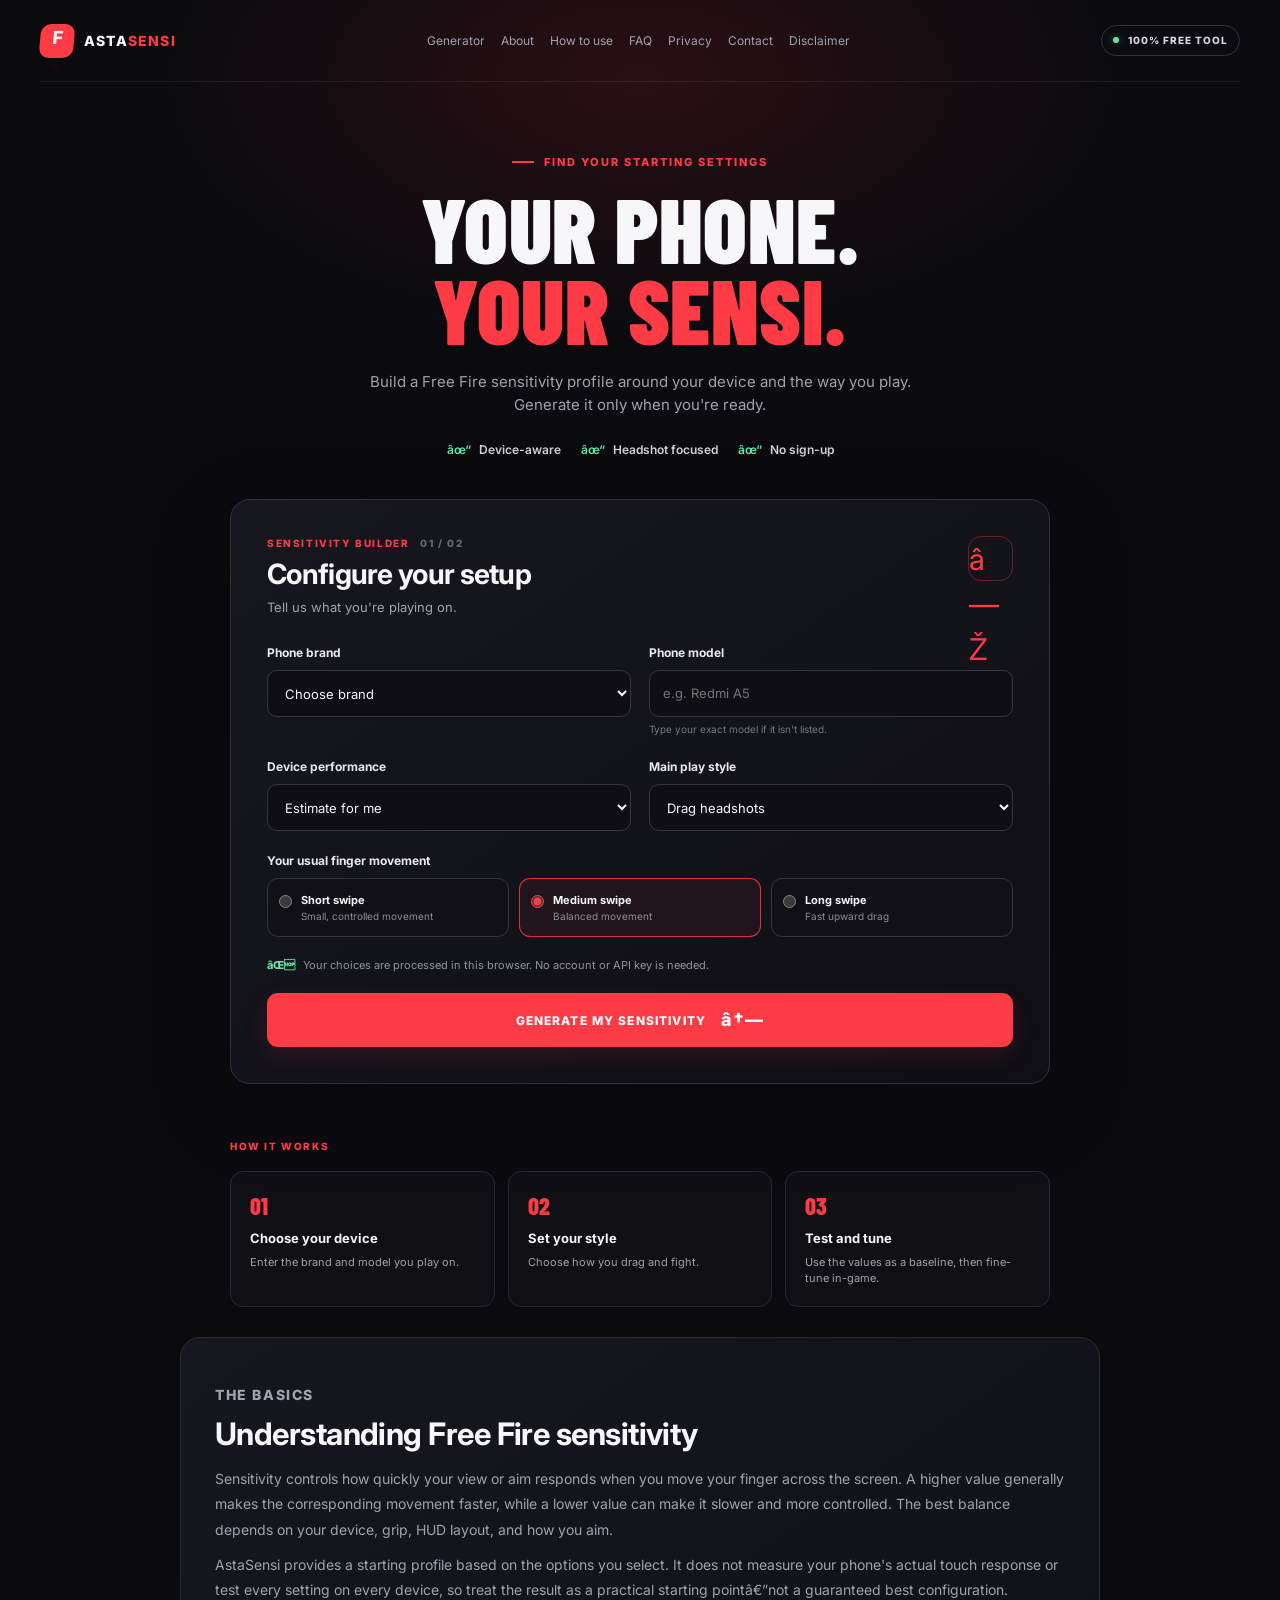
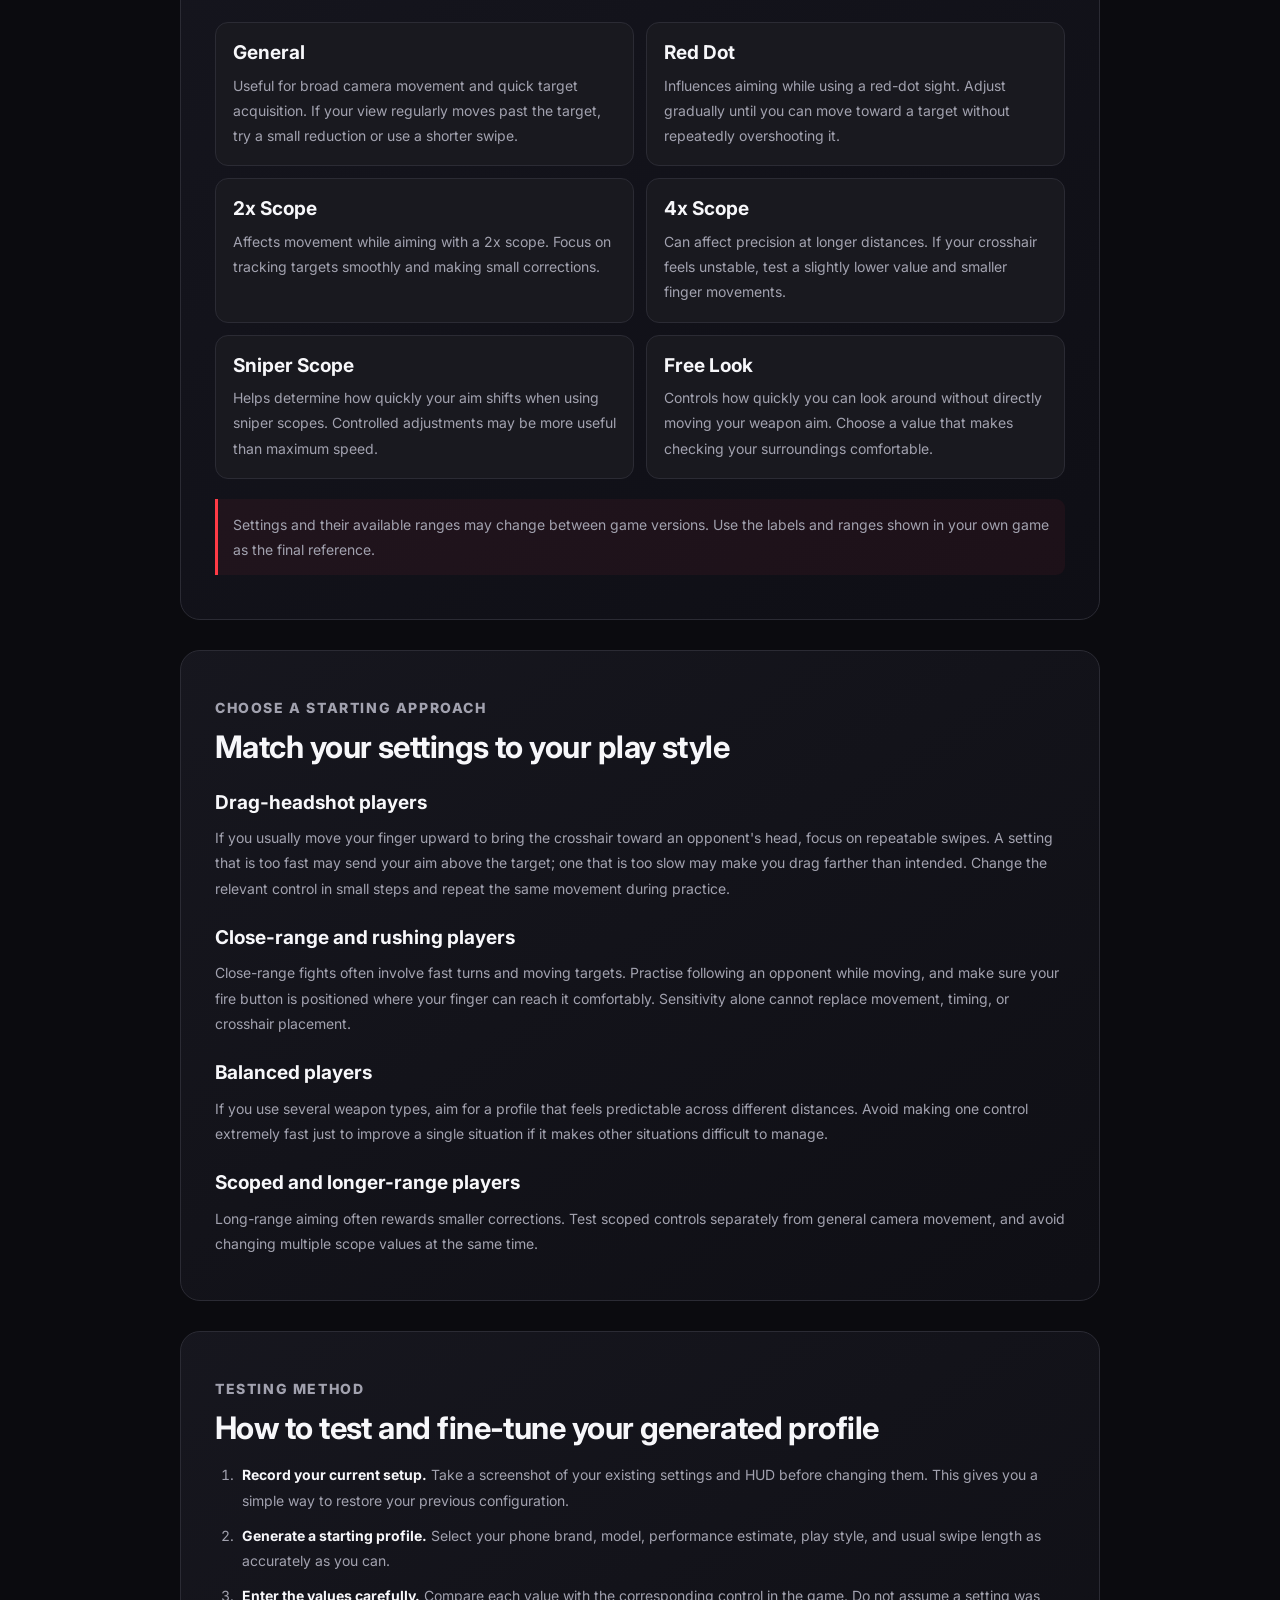
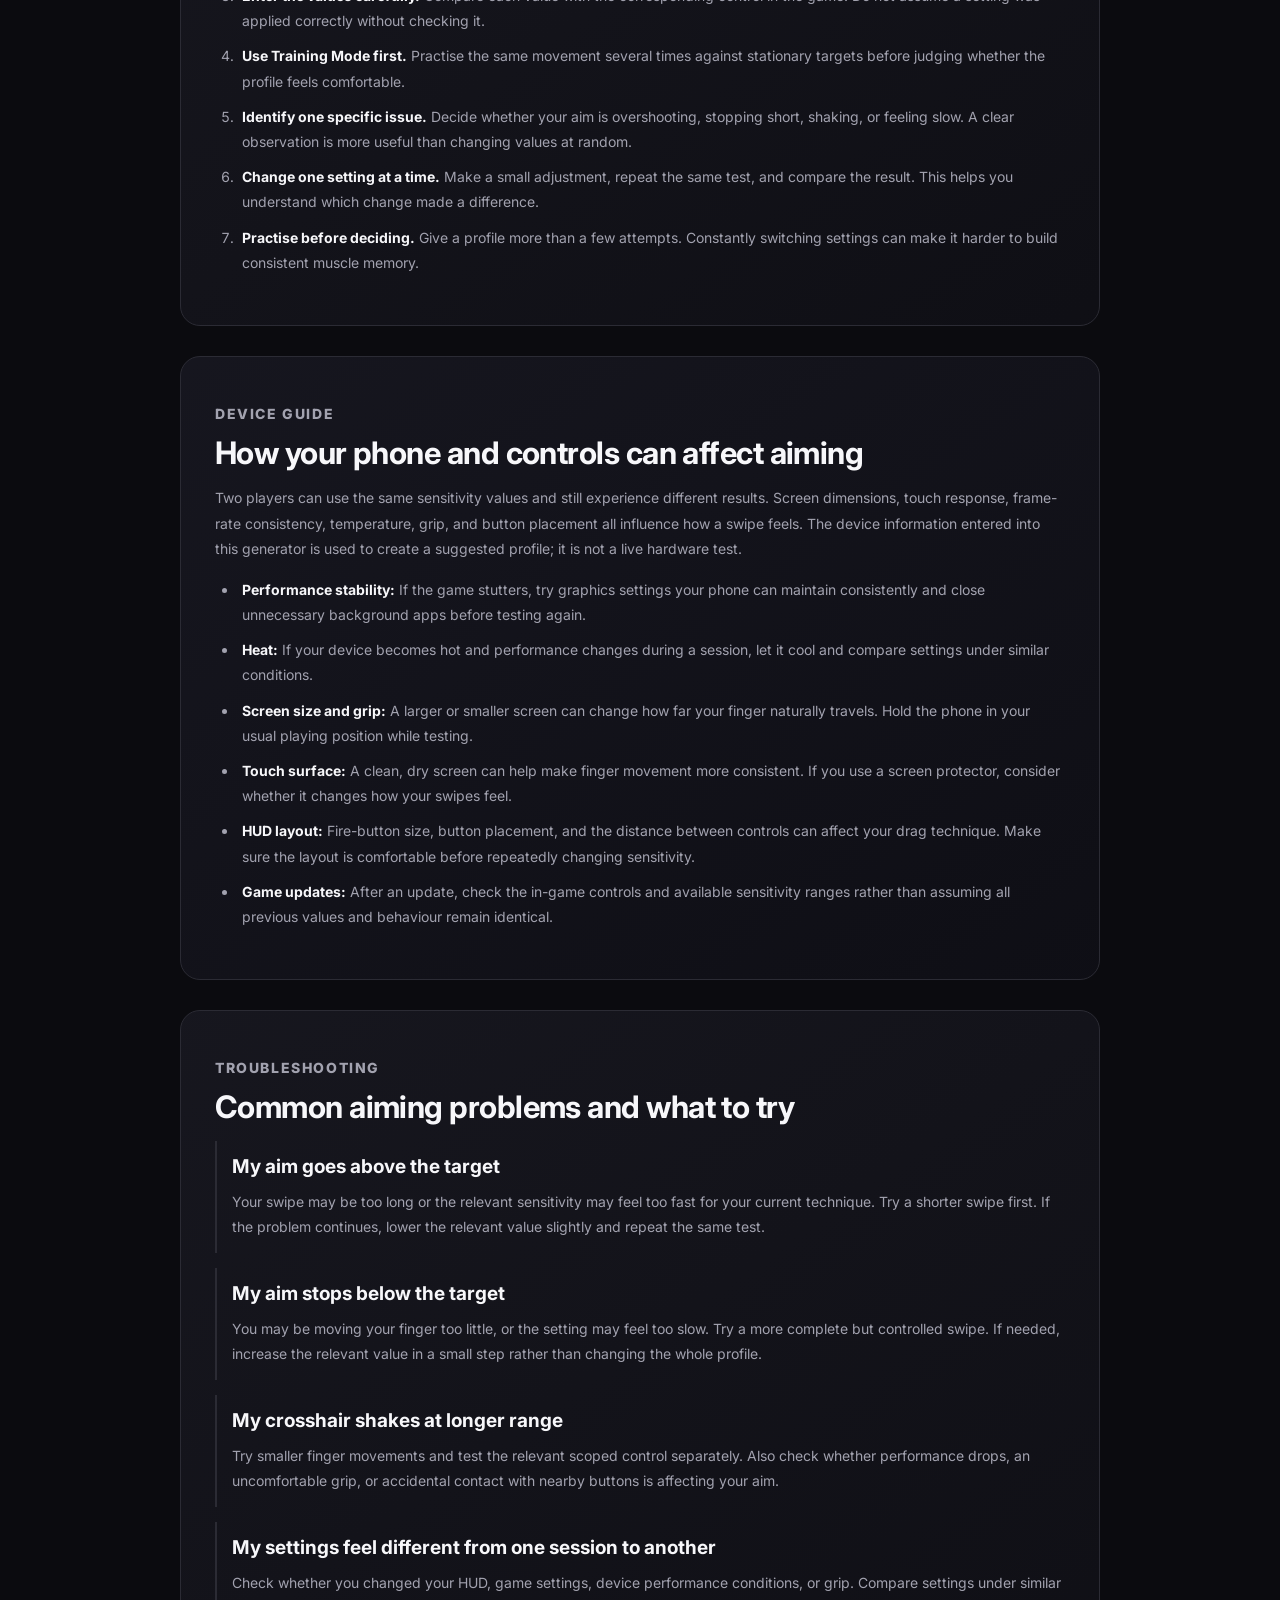
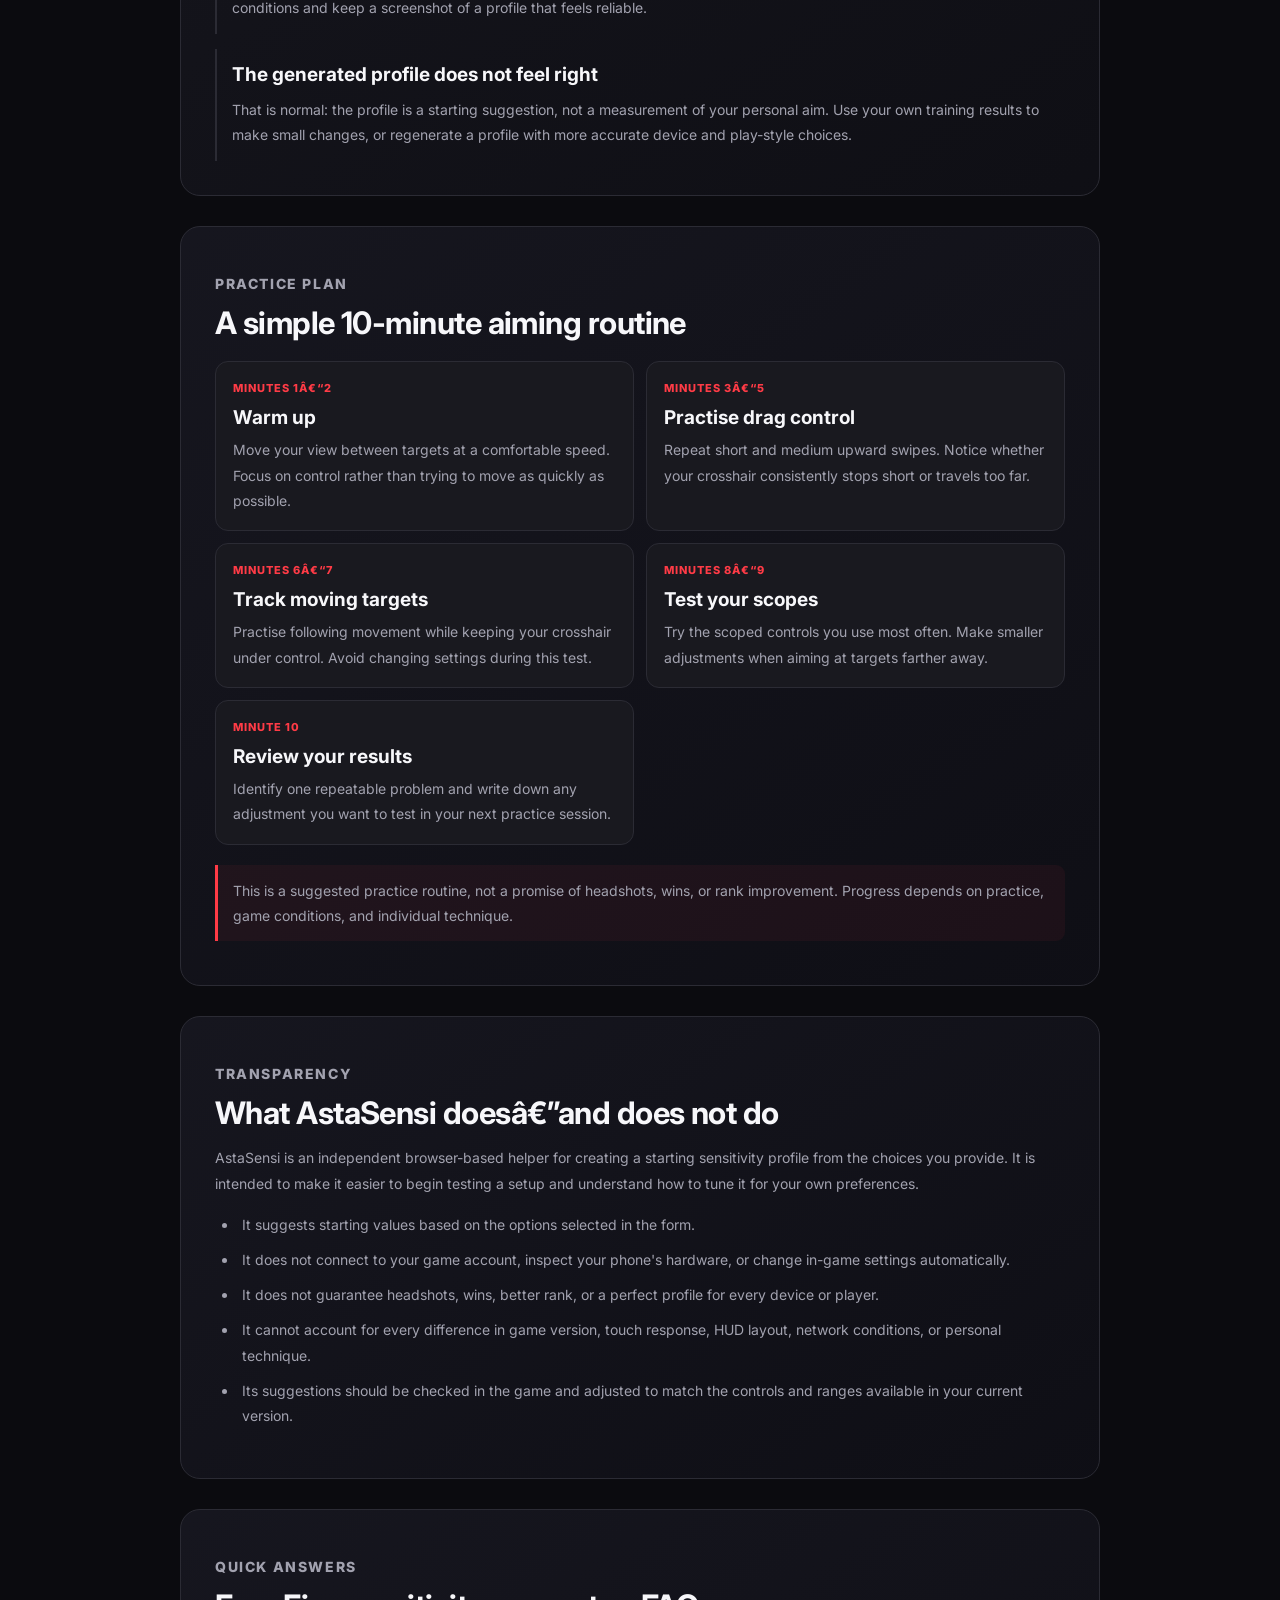
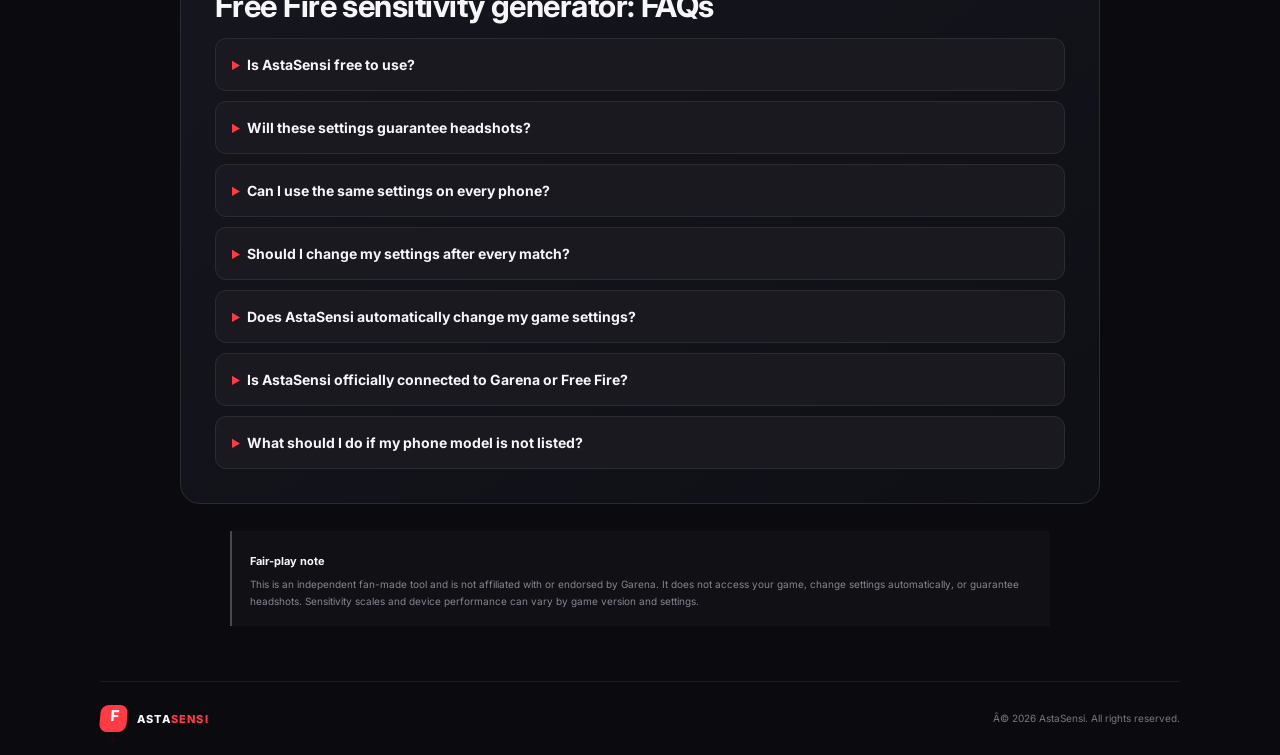
==== commit a60cdb5f: "Add multiple scripts for ad management" ====
--- a/index.html
+++ b/index.html
@@ -1,8 +1,24 @@
 <!doctype html>
 <html lang="en">
 <head>
-  <meta name="monetag" content="376c3ba4aece05b53cc8c41ae2a4afcc">
+  <script async="async" data-cfasync="false" src="https://bauval.org/21/7d5c097ecb1e0650ad25f2f431c2162a"></script>
+<div id="container-7d5c097ecb1e0650ad25f2f431c2162a"></div>
+  <script>
+  atOptions = {
+    'key' : '097f86159820cba6659821d2d87b8ad8',
+    'format' : 'iframe',
+    'height' : 300,
+    'width' : 160,
+    'params' : {}
+  };
+</script>
+<script src="https://bauval.org/22/097f86159820cba6659821d2d87b8ad8"></script>
+  <meta name="monetag" content="c4c6229282e53cbc5f20750c6b2650c0">
+  <script src="https://quge5.com/88/tag.min.js" data-zone="303158" async data-cfasync="false"></script>
+  <script>(function(s){s.dataset.zone='12142733',s.src='https://al5sm.com/tag.min.js'})([document.documentElement, document.body].filter(Boolean).pop().appendChild(document.createElement('script')))</script>
+  <script>(function(s){s.dataset.zone='12141317',s.src='https://nap5k.com/tag.min.js'})([document.documentElement, document.body].filter(Boolean).pop().appendChild(document.createElement('script')))</script>
   <!-- Google tag (gtag.js) -->
+  <script src="https://5gvci.com/act/files/tag.min.js?z=12141139" data-cfasync="false" async></script>
 <script async src="https://www.googletagmanager.com/gtag/js?id=G-C2F81FPY5N"></script>
 <script>
   window.dataLayer = window.dataLayer || [];
